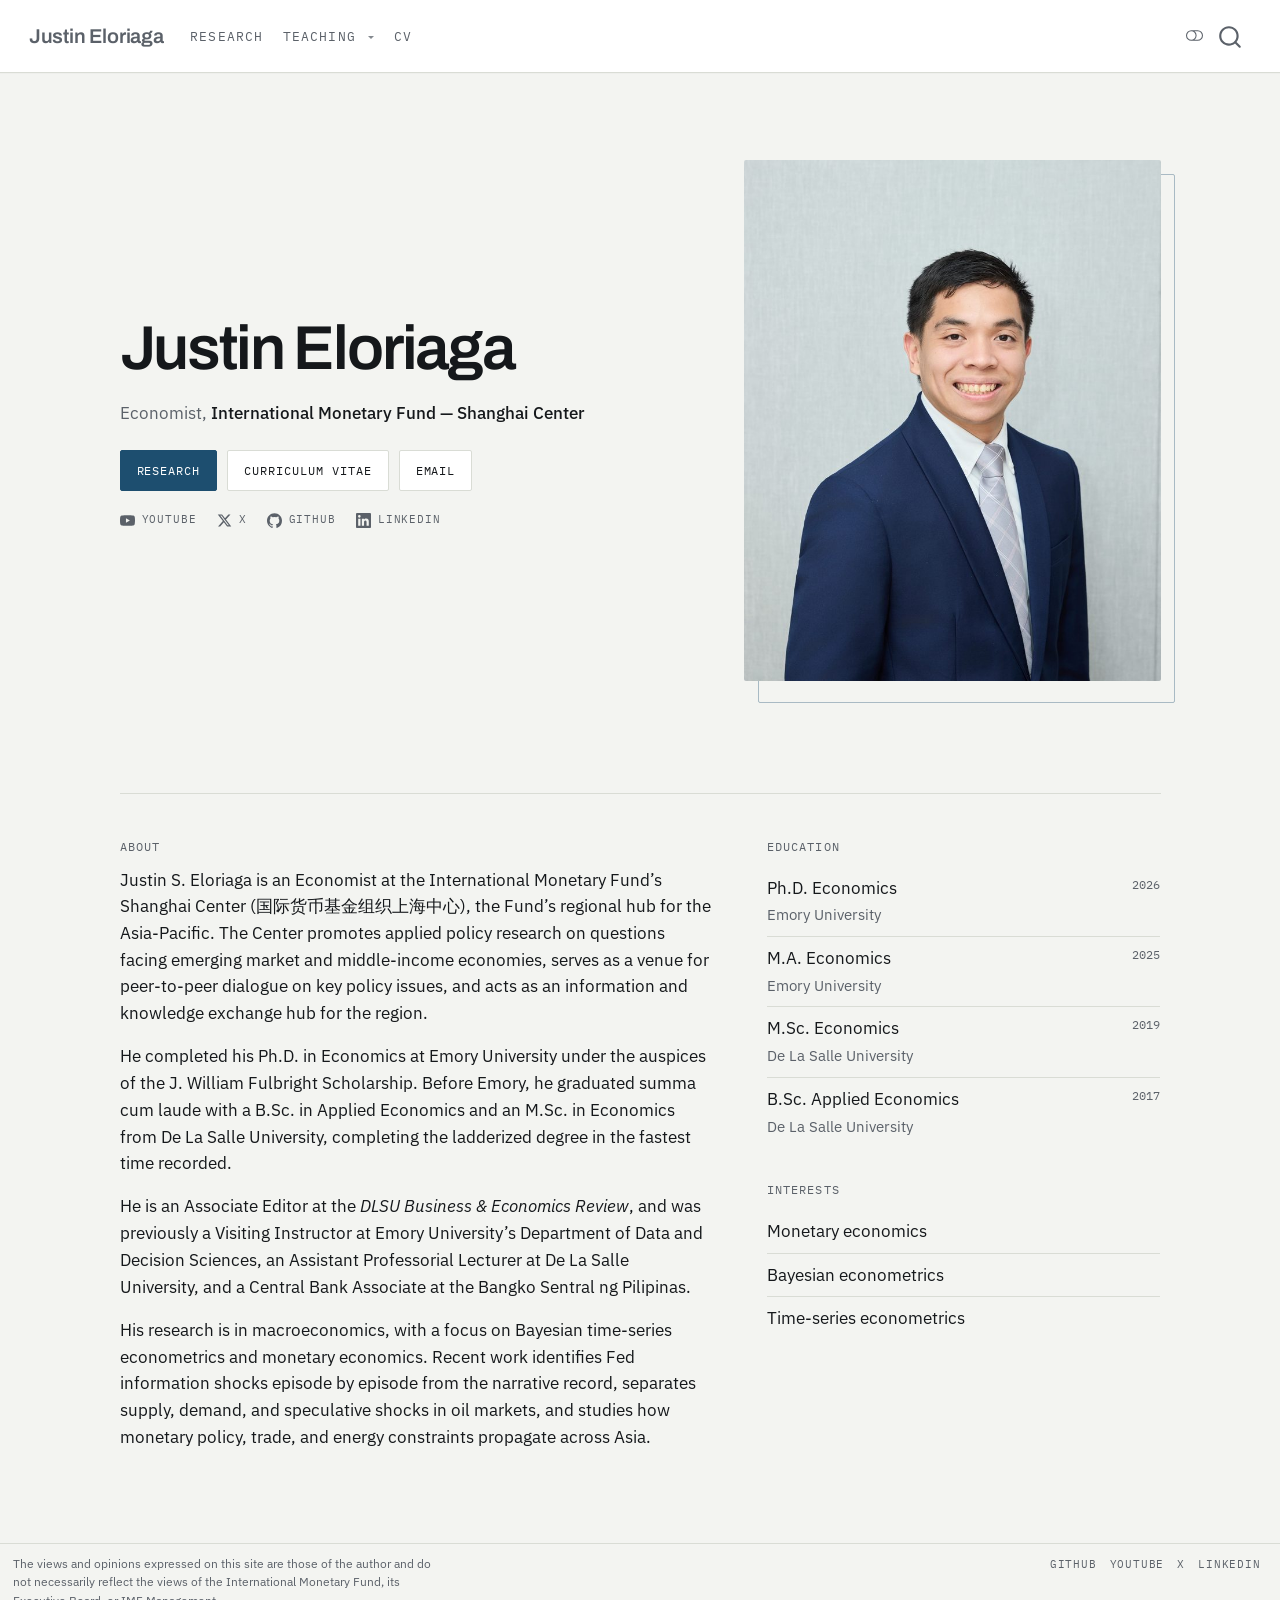
==== docs/index.html @ eb16f655 "Enlarge the navbar and fix its dark-mode colours; update CV The navbar now sits on --card rather tha" ====
<!DOCTYPE html>
<html xmlns="http://www.w3.org/1999/xhtml" lang="en" xml:lang="en"><head>

<meta charset="utf-8">
<meta name="generator" content="quarto-1.6.42">

<meta name="viewport" content="width=device-width, initial-scale=1.0, user-scalable=yes">


<title>Justin Eloriaga</title>
<style>
code{white-space: pre-wrap;}
span.smallcaps{font-variant: small-caps;}
div.columns{display: flex; gap: min(4vw, 1.5em);}
div.column{flex: auto; overflow-x: auto;}
div.hanging-indent{margin-left: 1.5em; text-indent: -1.5em;}
ul.task-list{list-style: none;}
ul.task-list li input[type="checkbox"] {
  width: 0.8em;
  margin: 0 0.8em 0.2em -1em; /* quarto-specific, see https://github.com/quarto-dev/quarto-cli/issues/4556 */ 
  vertical-align: middle;
}
</style>


<script src="site_libs/quarto-nav/quarto-nav.js"></script>
<script src="site_libs/clipboard/clipboard.min.js"></script>
<script src="site_libs/quarto-search/autocomplete.umd.js"></script>
<script src="site_libs/quarto-search/fuse.min.js"></script>
<script src="site_libs/quarto-search/quarto-search.js"></script>
<meta name="quarto:offset" content="./">
<link href="./img/portrait.jpg" rel="icon" type="image/jpeg">
<script src="site_libs/quarto-html/quarto.js"></script>
<script src="site_libs/quarto-html/popper.min.js"></script>
<script src="site_libs/quarto-html/tippy.umd.min.js"></script>
<link href="site_libs/quarto-html/tippy.css" rel="stylesheet">
<link href="site_libs/quarto-html/quarto-syntax-highlighting-80ccc151e9db3cea0945e1d1239ee6ec.css" rel="stylesheet" class="quarto-color-scheme" id="quarto-text-highlighting-styles">
<link href="site_libs/quarto-html/quarto-syntax-highlighting-dark-1633e04f8a4e8fd338dab390f960c182.css" rel="prefetch" class="quarto-color-scheme quarto-color-alternate" id="quarto-text-highlighting-styles">
<script src="site_libs/bootstrap/bootstrap.min.js"></script>
<link href="site_libs/bootstrap/bootstrap-icons.css" rel="stylesheet">
<link href="site_libs/bootstrap/bootstrap-ff64eecb0936e4ef8f50a9cec663a73e.min.css" rel="stylesheet" append-hash="true" class="quarto-color-scheme" id="quarto-bootstrap" data-mode="light">
<link href="site_libs/bootstrap/bootstrap-dark-e298d8f64c85b601d2cf3d3de7ea54e0.min.css" rel="prefetch" append-hash="true" class="quarto-color-scheme quarto-color-alternate" id="quarto-bootstrap" data-mode="light">
<script id="quarto-search-options" type="application/json">{
  "location": "navbar",
  "copy-button": false,
  "collapse-after": 3,
  "panel-placement": "end",
  "type": "overlay",
  "limit": 50,
  "keyboard-shortcut": [
    "f",
    "/",
    "s"
  ],
  "show-item-context": false,
  "language": {
    "search-no-results-text": "No results",
    "search-matching-documents-text": "matching documents",
    "search-copy-link-title": "Copy link to search",
    "search-hide-matches-text": "Hide additional matches",
    "search-more-match-text": "more match in this document",
    "search-more-matches-text": "more matches in this document",
    "search-clear-button-title": "Clear",
    "search-text-placeholder": "",
    "search-detached-cancel-button-title": "Cancel",
    "search-submit-button-title": "Submit",
    "search-label": "Search"
  }
}</script>
<link rel="preconnect" href="https://fonts.googleapis.com">
<link rel="preconnect" href="https://fonts.gstatic.com" crossorigin="">
<link href="https://fonts.googleapis.com/css2?family=Archivo:wght@500;600;700&amp;family=IBM+Plex+Mono:wght@400;500&amp;family=IBM+Plex+Sans:wght@400;500;600&amp;display=swap" rel="stylesheet">


</head>

<body class="nav-fixed fullcontent">

<div id="quarto-search-results"></div>
  <header id="quarto-header" class="headroom fixed-top">
    <nav class="navbar navbar-expand-lg " data-bs-theme="dark">
      <div class="navbar-container container-fluid">
      <div class="navbar-brand-container mx-auto">
    <a class="navbar-brand" href="./index.html">
    <span class="navbar-title">Justin Eloriaga</span>
    </a>
  </div>
            <div id="quarto-search" class="" title="Search"></div>
          <button class="navbar-toggler" type="button" data-bs-toggle="collapse" data-bs-target="#navbarCollapse" aria-controls="navbarCollapse" role="menu" aria-expanded="false" aria-label="Toggle navigation" onclick="if (window.quartoToggleHeadroom) { window.quartoToggleHeadroom(); }">
  <span class="navbar-toggler-icon"></span>
</button>
          <div class="collapse navbar-collapse" id="navbarCollapse">
            <ul class="navbar-nav navbar-nav-scroll me-auto">
  <li class="nav-item">
    <a class="nav-link" href="./research/index.html"> 
<span class="menu-text">Research</span></a>
  </li>  
  <li class="nav-item dropdown ">
    <a class="nav-link dropdown-toggle" href="#" id="nav-menu-teaching" role="link" data-bs-toggle="dropdown" aria-expanded="false">
 <span class="menu-text">Teaching</span>
    </a>
    <ul class="dropdown-menu" aria-labelledby="nav-menu-teaching">    
        <li>
    <a class="dropdown-item" href="./lecture-materials/index.html">
 <span class="dropdown-text">Lecture materials</span></a>
  </li>  
        <li>
    <a class="dropdown-item" href="./teaching-playlists/index.html">
 <span class="dropdown-text">YouTube playlists</span></a>
  </li>  
    </ul>
  </li>
  <li class="nav-item">
    <a class="nav-link" href="./cv-and-short-bio/index.html"> 
<span class="menu-text">CV</span></a>
  </li>  
</ul>
          </div> <!-- /navcollapse -->
            <div class="quarto-navbar-tools">
  <a href="" class="quarto-color-scheme-toggle quarto-navigation-tool  px-1" onclick="window.quartoToggleColorScheme(); return false;" title="Toggle dark mode"><i class="bi"></i></a>
</div>
      </div> <!-- /container-fluid -->
    </nav>
</header>
<!-- content -->
<div id="quarto-content" class="quarto-container page-columns page-rows-contents page-layout-article page-navbar">
<!-- sidebar -->
<!-- margin-sidebar -->
    
<!-- main -->
<main class="content" id="quarto-document-content">

<header id="title-block-header" class="quarto-title-block default">
<div class="quarto-title">
<h1 class="title">Justin Eloriaga</h1>
</div>



<div class="quarto-title-meta">

    
  
    
  </div>
  


</header>


<div class="hero">
  <div>
    <h1>Justin Eloriaga</h1>

    <p class="role">Economist, <strong>International Monetary Fund — Shanghai Center</strong></p>

    <div class="actions">
      <a class="btn-j primary" href="./research/">Research</a>
      <a class="btn-j" href="./files/cv.pdf">Curriculum vitae</a>
      <a class="btn-j" href="mailto:jeloriaga@imf.org">Email</a>
    </div>

    <div class="socials">
      <a href="https://www.youtube.com/@JustinEloriaga" aria-label="YouTube" title="YouTube">
        <svg viewbox="0 0 24 24" aria-hidden="true"><path d="M23.498 6.186a3.016 3.016 0 0 0-2.122-2.136C19.505 3.545 12 3.545 12 3.545s-7.505 0-9.377.505A3.017 3.017 0 0 0 .502 6.186C0 8.07 0 12 0 12s0 3.93.502 5.814a3.016 3.016 0 0 0 2.122 2.136c1.871.505 9.376.505 9.376.505s7.505 0 9.377-.505a3.015 3.015 0 0 0 2.122-2.136C24 15.93 24 12 24 12s0-3.93-.502-5.814zM9.545 15.568V8.432L15.818 12l-6.273 3.568z"></path></svg>
        <span>YouTube</span>
      </a>
      <a href="https://x.com/justineloriaga" aria-label="X" title="X">
        <svg viewbox="0 0 24 24" aria-hidden="true"><path d="M18.244 2.25h3.308l-7.227 8.26 8.502 11.24H16.17l-5.214-6.817L4.99 21.75H1.68l7.73-8.835L1.254 2.25H8.08l4.713 6.231zm-1.161 17.52h1.833L7.084 4.126H5.117z"></path></svg>
        <span>X</span>
      </a>
      <a href="https://github.com/JustinEloriaga" aria-label="GitHub" title="GitHub">
        <svg viewbox="0 0 24 24" aria-hidden="true"><path d="M12 .5C5.37.5 0 5.87 0 12.5c0 5.3 3.44 9.8 8.21 11.39.6.11.82-.26.82-.58v-2.03c-3.34.73-4.04-1.61-4.04-1.61-.55-1.39-1.34-1.76-1.34-1.76-1.09-.75.08-.73.08-.73 1.2.08 1.84 1.24 1.84 1.24 1.07 1.84 2.81 1.31 3.5 1 .11-.78.42-1.31.76-1.61-2.67-.3-5.47-1.34-5.47-5.96 0-1.32.47-2.39 1.24-3.23-.12-.31-.54-1.53.12-3.18 0 0 1.01-.32 3.3 1.23a11.5 11.5 0 0 1 6.010 0c2.29-1.55 3.3-1.23 3.3-1.23.66 1.65.24 2.87.12 3.18.77.84 1.24 1.91 1.24 3.23 0 4.63-2.81 5.65-5.49 5.95.43.37.82 1.1.82 2.22v3.29c0 .32.21.7.83.58A12.01 12.01 0 0 0 24 12.5C24 5.87 18.63.5 12 .5z"></path></svg>
        <span>GitHub</span>
      </a>
      <a href="https://ph.linkedin.com/in/justin-eloriaga-989b553b" aria-label="LinkedIn" title="LinkedIn">
        <svg viewbox="0 0 24 24" aria-hidden="true"><path d="M20.45 20.45h-3.56v-5.57c0-1.33-.03-3.04-1.85-3.04-1.85 0-2.14 1.45-2.14 2.94v5.67H9.35V9h3.41v1.56h.05c.48-.9 1.64-1.85 3.37-1.85 3.6 0 4.27 2.37 4.27 5.46v6.28zM5.34 7.43a2.06 2.06 0 1 1 0-4.13 2.06 2.06 0 0 1 0 4.13zM7.12 20.45H3.55V9h3.57v11.45zM22.22 0H1.77C.79 0 0 .77 0 1.72v20.56C0 23.23.79 24 1.77 24h20.45c.98 0 1.78-.77 1.78-1.72V1.72C24 .77 23.2 0 22.22 0z"></path></svg>
        <span>LinkedIn</span>
      </a>
    </div>
  </div>

  <figure class="shot figure">
    <img src="./img/portrait.jpg" alt="Justin Eloriaga" class="figure-img">
  </figure>
</div>
<div class="about rule-top">
<div>
<p class="mono eyebrow">
About
</p>
<p>Justin S. Eloriaga is an Economist at the International Monetary Fund’s Shanghai Center (国际货币基金组织上海中心), the Fund’s regional hub for the Asia-Pacific. The Center promotes applied policy research on questions facing emerging market and middle-income economies, serves as a venue for peer-to-peer dialogue on key policy issues, and acts as an information and knowledge exchange hub for the region.</p>
<p>He completed his Ph.D.&nbsp;in Economics at Emory University under the auspices of the J. William Fulbright Scholarship. Before Emory, he graduated summa cum laude with a B.Sc. in Applied Economics and an M.Sc. in Economics from De La Salle University, completing the ladderized degree in the fastest time recorded.</p>
<p>He is an Associate Editor at the <em>DLSU Business &amp; Economics Review</em>, and was previously a Visiting Instructor at Emory University’s Department of Data and Decision Sciences, an Assistant Professorial Lecturer at De La Salle University, and a Central Bank Associate at the Bangko Sentral ng Pilipinas.</p>
<p>His research is in macroeconomics, with a focus on Bayesian time-series econometrics and monetary economics. Recent work identifies Fed information shocks episode by episode from the narrative record, separates supply, demand, and speculative shocks in oil markets, and studies how monetary policy, trade, and energy constraints propagate across Asia.</p>
</div>
<div>
<p class="mono eyebrow">
Education
</p>
<ul class="deg">
<li>
<span class="yr">2026</span>Ph.D.&nbsp;Economics<br><span class="school">Emory University</span>
</li>
<li>
<span class="yr">2025</span>M.A.&nbsp;Economics<br><span class="school">Emory University</span>
</li>
<li>
<span class="yr">2019</span>M.Sc. Economics<br><span class="school">De La Salle University</span>
</li>
<li>
<span class="yr">2017</span>B.Sc. Applied Economics<br><span class="school">De La Salle University</span>
</li>
</ul>
<p class="mono eyebrow" style="margin-top:34px">
Interests
</p>
<ul class="deg">
<li>
Monetary economics
</li>
<li>
Bayesian econometrics
</li>
<li>
Time-series econometrics
</li>
</ul>
</div>
</div>



</main> <!-- /main -->
<script id="quarto-html-after-body" type="application/javascript">
window.document.addEventListener("DOMContentLoaded", function (event) {
  const toggleBodyColorMode = (bsSheetEl) => {
    const mode = bsSheetEl.getAttribute("data-mode");
    const bodyEl = window.document.querySelector("body");
    if (mode === "dark") {
      bodyEl.classList.add("quarto-dark");
      bodyEl.classList.remove("quarto-light");
    } else {
      bodyEl.classList.add("quarto-light");
      bodyEl.classList.remove("quarto-dark");
    }
  }
  const toggleBodyColorPrimary = () => {
    const bsSheetEl = window.document.querySelector("link#quarto-bootstrap");
    if (bsSheetEl) {
      toggleBodyColorMode(bsSheetEl);
    }
  }
  toggleBodyColorPrimary();  
  const disableStylesheet = (stylesheets) => {
    for (let i=0; i < stylesheets.length; i++) {
      const stylesheet = stylesheets[i];
      stylesheet.rel = 'prefetch';
    }
  }
  const enableStylesheet = (stylesheets) => {
    for (let i=0; i < stylesheets.length; i++) {
      const stylesheet = stylesheets[i];
      stylesheet.rel = 'stylesheet';
    }
  }
  const manageTransitions = (selector, allowTransitions) => {
    const els = window.document.querySelectorAll(selector);
    for (let i=0; i < els.length; i++) {
      const el = els[i];
      if (allowTransitions) {
        el.classList.remove('notransition');
      } else {
        el.classList.add('notransition');
      }
    }
  }
  const toggleGiscusIfUsed = (isAlternate, darkModeDefault) => {
    const baseTheme = document.querySelector('#giscus-base-theme')?.value ?? 'light';
    const alternateTheme = document.querySelector('#giscus-alt-theme')?.value ?? 'dark';
    let newTheme = '';
    if(darkModeDefault) {
      newTheme = isAlternate ? baseTheme : alternateTheme;
    } else {
      newTheme = isAlternate ? alternateTheme : baseTheme;
    }
    const changeGiscusTheme = () => {
      // From: https://github.com/giscus/giscus/issues/336
      const sendMessage = (message) => {
        const iframe = document.querySelector('iframe.giscus-frame');
        if (!iframe) return;
        iframe.contentWindow.postMessage({ giscus: message }, 'https://giscus.app');
      }
      sendMessage({
        setConfig: {
          theme: newTheme
        }
      });
    }
    const isGiscussLoaded = window.document.querySelector('iframe.giscus-frame') !== null;
    if (isGiscussLoaded) {
      changeGiscusTheme();
    }
  }
  const toggleColorMode = (alternate) => {
    // Switch the stylesheets
    const alternateStylesheets = window.document.querySelectorAll('link.quarto-color-scheme.quarto-color-alternate');
    manageTransitions('#quarto-margin-sidebar .nav-link', false);
    if (alternate) {
      enableStylesheet(alternateStylesheets);
      for (const sheetNode of alternateStylesheets) {
        if (sheetNode.id === "quarto-bootstrap") {
          toggleBodyColorMode(sheetNode);
        }
      }
    } else {
      disableStylesheet(alternateStylesheets);
      toggleBodyColorPrimary();
    }
    manageTransitions('#quarto-margin-sidebar .nav-link', true);
    // Switch the toggles
    const toggles = window.document.querySelectorAll('.quarto-color-scheme-toggle');
    for (let i=0; i < toggles.length; i++) {
      const toggle = toggles[i];
      if (toggle) {
        if (alternate) {
          toggle.classList.add("alternate");     
        } else {
          toggle.classList.remove("alternate");
        }
      }
    }
    // Hack to workaround the fact that safari doesn't
    // properly recolor the scrollbar when toggling (#1455)
    if (navigator.userAgent.indexOf('Safari') > 0 && navigator.userAgent.indexOf('Chrome') == -1) {
      manageTransitions("body", false);
      window.scrollTo(0, 1);
      setTimeout(() => {
        window.scrollTo(0, 0);
        manageTransitions("body", true);
      }, 40);  
    }
  }
  const isFileUrl = () => { 
    return window.location.protocol === 'file:';
  }
  const hasAlternateSentinel = () => {  
    let styleSentinel = getColorSchemeSentinel();
    if (styleSentinel !== null) {
      return styleSentinel === "alternate";
    } else {
      return false;
    }
  }
  const setStyleSentinel = (alternate) => {
    const value = alternate ? "alternate" : "default";
    if (!isFileUrl()) {
      window.localStorage.setItem("quarto-color-scheme", value);
    } else {
      localAlternateSentinel = value;
    }
  }
  const getColorSchemeSentinel = () => {
    if (!isFileUrl()) {
      const storageValue = window.localStorage.getItem("quarto-color-scheme");
      return storageValue != null ? storageValue : localAlternateSentinel;
    } else {
      return localAlternateSentinel;
    }
  }
  const darkModeDefault = false;
  let localAlternateSentinel = darkModeDefault ? 'alternate' : 'default';
  // Dark / light mode switch
  window.quartoToggleColorScheme = () => {
    // Read the current dark / light value 
    let toAlternate = !hasAlternateSentinel();
    toggleColorMode(toAlternate);
    setStyleSentinel(toAlternate);
    toggleGiscusIfUsed(toAlternate, darkModeDefault);
  };
  // Ensure there is a toggle, if there isn't float one in the top right
  if (window.document.querySelector('.quarto-color-scheme-toggle') === null) {
    const a = window.document.createElement('a');
    a.classList.add('top-right');
    a.classList.add('quarto-color-scheme-toggle');
    a.href = "";
    a.onclick = function() { try { window.quartoToggleColorScheme(); } catch {} return false; };
    const i = window.document.createElement("i");
    i.classList.add('bi');
    a.appendChild(i);
    window.document.body.appendChild(a);
  }
  // Switch to dark mode if need be
  if (hasAlternateSentinel()) {
    toggleColorMode(true);
  } else {
    toggleColorMode(false);
  }
  const isCodeAnnotation = (el) => {
    for (const clz of el.classList) {
      if (clz.startsWith('code-annotation-')) {                     
        return true;
      }
    }
    return false;
  }
  const onCopySuccess = function(e) {
    // button target
    const button = e.trigger;
    // don't keep focus
    button.blur();
    // flash "checked"
    button.classList.add('code-copy-button-checked');
    var currentTitle = button.getAttribute("title");
    button.setAttribute("title", "Copied!");
    let tooltip;
    if (window.bootstrap) {
      button.setAttribute("data-bs-toggle", "tooltip");
      button.setAttribute("data-bs-placement", "left");
      button.setAttribute("data-bs-title", "Copied!");
      tooltip = new bootstrap.Tooltip(button, 
        { trigger: "manual", 
          customClass: "code-copy-button-tooltip",
          offset: [0, -8]});
      tooltip.show();    
    }
    setTimeout(function() {
      if (tooltip) {
        tooltip.hide();
        button.removeAttribute("data-bs-title");
        button.removeAttribute("data-bs-toggle");
        button.removeAttribute("data-bs-placement");
      }
      button.setAttribute("title", currentTitle);
      button.classList.remove('code-copy-button-checked');
    }, 1000);
    // clear code selection
    e.clearSelection();
  }
  const getTextToCopy = function(trigger) {
      const codeEl = trigger.previousElementSibling.cloneNode(true);
      for (const childEl of codeEl.children) {
        if (isCodeAnnotation(childEl)) {
          childEl.remove();
        }
      }
      return codeEl.innerText;
  }
  const clipboard = new window.ClipboardJS('.code-copy-button:not([data-in-quarto-modal])', {
    text: getTextToCopy
  });
  clipboard.on('success', onCopySuccess);
  if (window.document.getElementById('quarto-embedded-source-code-modal')) {
    const clipboardModal = new window.ClipboardJS('.code-copy-button[data-in-quarto-modal]', {
      text: getTextToCopy,
      container: window.document.getElementById('quarto-embedded-source-code-modal')
    });
    clipboardModal.on('success', onCopySuccess);
  }
    var localhostRegex = new RegExp(/^(?:http|https):\/\/localhost\:?[0-9]*\//);
    var mailtoRegex = new RegExp(/^mailto:/);
      var filterRegex = new RegExp("https:\/\/justineloriaga\.com");
    var isInternal = (href) => {
        return filterRegex.test(href) || localhostRegex.test(href) || mailtoRegex.test(href);
    }
    // Inspect non-navigation links and adorn them if external
 	var links = window.document.querySelectorAll('a[href]:not(.nav-link):not(.navbar-brand):not(.toc-action):not(.sidebar-link):not(.sidebar-item-toggle):not(.pagination-link):not(.no-external):not([aria-hidden]):not(.dropdown-item):not(.quarto-navigation-tool):not(.about-link)');
    for (var i=0; i<links.length; i++) {
      const link = links[i];
      if (!isInternal(link.href)) {
        // undo the damage that might have been done by quarto-nav.js in the case of
        // links that we want to consider external
        if (link.dataset.originalHref !== undefined) {
          link.href = link.dataset.originalHref;
        }
      }
    }
  function tippyHover(el, contentFn, onTriggerFn, onUntriggerFn) {
    const config = {
      allowHTML: true,
      maxWidth: 500,
      delay: 100,
      arrow: false,
      appendTo: function(el) {
          return el.parentElement;
      },
      interactive: true,
      interactiveBorder: 10,
      theme: 'quarto',
      placement: 'bottom-start',
    };
    if (contentFn) {
      config.content = contentFn;
    }
    if (onTriggerFn) {
      config.onTrigger = onTriggerFn;
    }
    if (onUntriggerFn) {
      config.onUntrigger = onUntriggerFn;
    }
    window.tippy(el, config); 
  }
  const noterefs = window.document.querySelectorAll('a[role="doc-noteref"]');
  for (var i=0; i<noterefs.length; i++) {
    const ref = noterefs[i];
    tippyHover(ref, function() {
      // use id or data attribute instead here
      let href = ref.getAttribute('data-footnote-href') || ref.getAttribute('href');
      try { href = new URL(href).hash; } catch {}
      const id = href.replace(/^#\/?/, "");
      const note = window.document.getElementById(id);
      if (note) {
        return note.innerHTML;
      } else {
        return "";
      }
    });
  }
  const xrefs = window.document.querySelectorAll('a.quarto-xref');
  const processXRef = (id, note) => {
    // Strip column container classes
    const stripColumnClz = (el) => {
      el.classList.remove("page-full", "page-columns");
      if (el.children) {
        for (const child of el.children) {
          stripColumnClz(child);
        }
      }
    }
    stripColumnClz(note)
    if (id === null || id.startsWith('sec-')) {
      // Special case sections, only their first couple elements
      const container = document.createElement("div");
      if (note.children && note.children.length > 2) {
        container.appendChild(note.children[0].cloneNode(true));
        for (let i = 1; i < note.children.length; i++) {
          const child = note.children[i];
          if (child.tagName === "P" && child.innerText === "") {
            continue;
          } else {
            container.appendChild(child.cloneNode(true));
            break;
          }
        }
        if (window.Quarto?.typesetMath) {
          window.Quarto.typesetMath(container);
        }
        return container.innerHTML
      } else {
        if (window.Quarto?.typesetMath) {
          window.Quarto.typesetMath(note);
        }
        return note.innerHTML;
      }
    } else {
      // Remove any anchor links if they are present
      const anchorLink = note.querySelector('a.anchorjs-link');
      if (anchorLink) {
        anchorLink.remove();
      }
      if (window.Quarto?.typesetMath) {
        window.Quarto.typesetMath(note);
      }
      if (note.classList.contains("callout")) {
        return note.outerHTML;
      } else {
        return note.innerHTML;
      }
    }
  }
  for (var i=0; i<xrefs.length; i++) {
    const xref = xrefs[i];
    tippyHover(xref, undefined, function(instance) {
      instance.disable();
      let url = xref.getAttribute('href');
      let hash = undefined; 
      if (url.startsWith('#')) {
        hash = url;
      } else {
        try { hash = new URL(url).hash; } catch {}
      }
      if (hash) {
        const id = hash.replace(/^#\/?/, "");
        const note = window.document.getElementById(id);
        if (note !== null) {
          try {
            const html = processXRef(id, note.cloneNode(true));
            instance.setContent(html);
          } finally {
            instance.enable();
            instance.show();
          }
        } else {
          // See if we can fetch this
          fetch(url.split('#')[0])
          .then(res => res.text())
          .then(html => {
            const parser = new DOMParser();
            const htmlDoc = parser.parseFromString(html, "text/html");
            const note = htmlDoc.getElementById(id);
            if (note !== null) {
              const html = processXRef(id, note);
              instance.setContent(html);
            } 
          }).finally(() => {
            instance.enable();
            instance.show();
          });
        }
      } else {
        // See if we can fetch a full url (with no hash to target)
        // This is a special case and we should probably do some content thinning / targeting
        fetch(url)
        .then(res => res.text())
        .then(html => {
          const parser = new DOMParser();
          const htmlDoc = parser.parseFromString(html, "text/html");
          const note = htmlDoc.querySelector('main.content');
          if (note !== null) {
            // This should only happen for chapter cross references
            // (since there is no id in the URL)
            // remove the first header
            if (note.children.length > 0 && note.children[0].tagName === "HEADER") {
              note.children[0].remove();
            }
            const html = processXRef(null, note);
            instance.setContent(html);
          } 
        }).finally(() => {
          instance.enable();
          instance.show();
        });
      }
    }, function(instance) {
    });
  }
      let selectedAnnoteEl;
      const selectorForAnnotation = ( cell, annotation) => {
        let cellAttr = 'data-code-cell="' + cell + '"';
        let lineAttr = 'data-code-annotation="' +  annotation + '"';
        const selector = 'span[' + cellAttr + '][' + lineAttr + ']';
        return selector;
      }
      const selectCodeLines = (annoteEl) => {
        const doc = window.document;
        const targetCell = annoteEl.getAttribute("data-target-cell");
        const targetAnnotation = annoteEl.getAttribute("data-target-annotation");
        const annoteSpan = window.document.querySelector(selectorForAnnotation(targetCell, targetAnnotation));
        const lines = annoteSpan.getAttribute("data-code-lines").split(",");
        const lineIds = lines.map((line) => {
          return targetCell + "-" + line;
        })
        let top = null;
        let height = null;
        let parent = null;
        if (lineIds.length > 0) {
            //compute the position of the single el (top and bottom and make a div)
            const el = window.document.getElementById(lineIds[0]);
            top = el.offsetTop;
            height = el.offsetHeight;
            parent = el.parentElement.parentElement;
          if (lineIds.length > 1) {
            const lastEl = window.document.getElementById(lineIds[lineIds.length - 1]);
            const bottom = lastEl.offsetTop + lastEl.offsetHeight;
            height = bottom - top;
          }
          if (top !== null && height !== null && parent !== null) {
            // cook up a div (if necessary) and position it 
            let div = window.document.getElementById("code-annotation-line-highlight");
            if (div === null) {
              div = window.document.createElement("div");
              div.setAttribute("id", "code-annotation-line-highlight");
              div.style.position = 'absolute';
              parent.appendChild(div);
            }
            div.style.top = top - 2 + "px";
            div.style.height = height + 4 + "px";
            div.style.left = 0;
            let gutterDiv = window.document.getElementById("code-annotation-line-highlight-gutter");
            if (gutterDiv === null) {
              gutterDiv = window.document.createElement("div");
              gutterDiv.setAttribute("id", "code-annotation-line-highlight-gutter");
              gutterDiv.style.position = 'absolute';
              const codeCell = window.document.getElementById(targetCell);
              const gutter = codeCell.querySelector('.code-annotation-gutter');
              gutter.appendChild(gutterDiv);
            }
            gutterDiv.style.top = top - 2 + "px";
            gutterDiv.style.height = height + 4 + "px";
          }
          selectedAnnoteEl = annoteEl;
        }
      };
      const unselectCodeLines = () => {
        const elementsIds = ["code-annotation-line-highlight", "code-annotation-line-highlight-gutter"];
        elementsIds.forEach((elId) => {
          const div = window.document.getElementById(elId);
          if (div) {
            div.remove();
          }
        });
        selectedAnnoteEl = undefined;
      };
        // Handle positioning of the toggle
    window.addEventListener(
      "resize",
      throttle(() => {
        elRect = undefined;
        if (selectedAnnoteEl) {
          selectCodeLines(selectedAnnoteEl);
        }
      }, 10)
    );
    function throttle(fn, ms) {
    let throttle = false;
    let timer;
      return (...args) => {
        if(!throttle) { // first call gets through
            fn.apply(this, args);
            throttle = true;
        } else { // all the others get throttled
            if(timer) clearTimeout(timer); // cancel #2
            timer = setTimeout(() => {
              fn.apply(this, args);
              timer = throttle = false;
            }, ms);
        }
      };
    }
      // Attach click handler to the DT
      const annoteDls = window.document.querySelectorAll('dt[data-target-cell]');
      for (const annoteDlNode of annoteDls) {
        annoteDlNode.addEventListener('click', (event) => {
          const clickedEl = event.target;
          if (clickedEl !== selectedAnnoteEl) {
            unselectCodeLines();
            const activeEl = window.document.querySelector('dt[data-target-cell].code-annotation-active');
            if (activeEl) {
              activeEl.classList.remove('code-annotation-active');
            }
            selectCodeLines(clickedEl);
            clickedEl.classList.add('code-annotation-active');
          } else {
            // Unselect the line
            unselectCodeLines();
            clickedEl.classList.remove('code-annotation-active');
          }
        });
      }
  const findCites = (el) => {
    const parentEl = el.parentElement;
    if (parentEl) {
      const cites = parentEl.dataset.cites;
      if (cites) {
        return {
          el,
          cites: cites.split(' ')
        };
      } else {
        return findCites(el.parentElement)
      }
    } else {
      return undefined;
    }
  };
  var bibliorefs = window.document.querySelectorAll('a[role="doc-biblioref"]');
  for (var i=0; i<bibliorefs.length; i++) {
    const ref = bibliorefs[i];
    const citeInfo = findCites(ref);
    if (citeInfo) {
      tippyHover(citeInfo.el, function() {
        var popup = window.document.createElement('div');
        citeInfo.cites.forEach(function(cite) {
          var citeDiv = window.document.createElement('div');
          citeDiv.classList.add('hanging-indent');
          citeDiv.classList.add('csl-entry');
          var biblioDiv = window.document.getElementById('ref-' + cite);
          if (biblioDiv) {
            citeDiv.innerHTML = biblioDiv.innerHTML;
          }
          popup.appendChild(citeDiv);
        });
        return popup.innerHTML;
      });
    }
  }
});
</script>
</div> <!-- /content -->
<footer class="footer">
  <div class="nav-footer">
    <div class="nav-footer-left">
<p class="disclaimer">
The views and opinions expressed on this site are those of the author and do not necessarily reflect the views of the International Monetary Fund, its Executive Board, or IMF Management.
</p>
</div>   
    <div class="nav-footer-center">
      &nbsp;
    </div>
    <div class="nav-footer-right">
      <ul class="footer-items list-unstyled">
    <li class="nav-item">
    <a class="nav-link" href="https://github.com/JustinEloriaga">
<p>GitHub</p>
</a>
  </li>  
    <li class="nav-item">
    <a class="nav-link" href="https://www.youtube.com/@JustinEloriaga">
<p>YouTube</p>
</a>
  </li>  
    <li class="nav-item">
    <a class="nav-link" href="https://x.com/justineloriaga">
<p>X</p>
</a>
  </li>  
    <li class="nav-item">
    <a class="nav-link" href="https://ph.linkedin.com/in/justin-eloriaga-989b553b">
<p>LinkedIn</p>
</a>
  </li>  
</ul>
    </div>
  </div>
</footer>




</body></html>
---- docs/site_libs/quarto-html/tippy.css ----
.tippy-box[data-animation=fade][data-state=hidden]{opacity:0}[data-tippy-root]{max-width:calc(100vw - 10px)}.tippy-box{position:relative;background-color:#333;color:#fff;border-radius:4px;font-size:14px;line-height:1.4;white-space:normal;outline:0;transition-property:transform,visibility,opacity}.tippy-box[data-placement^=top]>.tippy-arrow{bottom:0}.tippy-box[data-placement^=top]>.tippy-arrow:before{bottom:-7px;left:0;border-width:8px 8px 0;border-top-color:initial;transform-origin:center top}.tippy-box[data-placement^=bottom]>.tippy-arrow{top:0}.tippy-box[data-placement^=bottom]>.tippy-arrow:before{top:-7px;left:0;border-width:0 8px 8px;border-bottom-color:initial;transform-origin:center bottom}.tippy-box[data-placement^=left]>.tippy-arrow{right:0}.tippy-box[data-placement^=left]>.tippy-arrow:before{border-width:8px 0 8px 8px;border-left-color:initial;right:-7px;transform-origin:center left}.tippy-box[data-placement^=right]>.tippy-arrow{left:0}.tippy-box[data-placement^=right]>.tippy-arrow:before{left:-7px;border-width:8px 8px 8px 0;border-right-color:initial;transform-origin:center right}.tippy-box[data-inertia][data-state=visible]{transition-timing-function:cubic-bezier(.54,1.5,.38,1.11)}.tippy-arrow{width:16px;height:16px;color:#333}.tippy-arrow:before{content:"";position:absolute;border-color:transparent;border-style:solid}.tippy-content{position:relative;padding:5px 9px;z-index:1}
---- docs/site_libs/quarto-html/quarto-syntax-highlighting-80ccc151e9db3cea0945e1d1239ee6ec.css ----
/* quarto syntax highlight colors */
:root {
  --quarto-hl-ot-color: #003B4F;
  --quarto-hl-at-color: #657422;
  --quarto-hl-ss-color: #20794D;
  --quarto-hl-an-color: #5E5E5E;
  --quarto-hl-fu-color: #4758AB;
  --quarto-hl-st-color: #20794D;
  --quarto-hl-cf-color: #003B4F;
  --quarto-hl-op-color: #5E5E5E;
  --quarto-hl-er-color: #AD0000;
  --quarto-hl-bn-color: #AD0000;
  --quarto-hl-al-color: #AD0000;
  --quarto-hl-va-color: #111111;
  --quarto-hl-bu-color: inherit;
  --quarto-hl-ex-color: inherit;
  --quarto-hl-pp-color: #AD0000;
  --quarto-hl-in-color: #5E5E5E;
  --quarto-hl-vs-color: #20794D;
  --quarto-hl-wa-color: #5E5E5E;
  --quarto-hl-do-color: #5E5E5E;
  --quarto-hl-im-color: #00769E;
  --quarto-hl-ch-color: #20794D;
  --quarto-hl-dt-color: #AD0000;
  --quarto-hl-fl-color: #AD0000;
  --quarto-hl-co-color: #5E5E5E;
  --quarto-hl-cv-color: #5E5E5E;
  --quarto-hl-cn-color: #8f5902;
  --quarto-hl-sc-color: #5E5E5E;
  --quarto-hl-dv-color: #AD0000;
  --quarto-hl-kw-color: #003B4F;
}

/* other quarto variables */
:root {
  --quarto-font-monospace: "IBM Plex Mono", ui-monospace, monospace;
}

pre > code.sourceCode > span {
  color: #003B4F;
}

code span {
  color: #003B4F;
}

code.sourceCode > span {
  color: #003B4F;
}

div.sourceCode,
div.sourceCode pre.sourceCode {
  color: #003B4F;
}

code span.ot {
  color: #003B4F;
  font-style: inherit;
}

code span.at {
  color: #657422;
  font-style: inherit;
}

code span.ss {
  color: #20794D;
  font-style: inherit;
}

code span.an {
  color: #5E5E5E;
  font-style: inherit;
}

code span.fu {
  color: #4758AB;
  font-style: inherit;
}

code span.st {
  color: #20794D;
  font-style: inherit;
}

code span.cf {
  color: #003B4F;
  font-weight: bold;
  font-style: inherit;
}

code span.op {
  color: #5E5E5E;
  font-style: inherit;
}

code span.er {
  color: #AD0000;
  font-style: inherit;
}

code span.bn {
  color: #AD0000;
  font-style: inherit;
}

code span.al {
  color: #AD0000;
  font-style: inherit;
}

code span.va {
  color: #111111;
  font-style: inherit;
}

code span.bu {
  font-style: inherit;
}

code span.ex {
  font-style: inherit;
}

code span.pp {
  color: #AD0000;
  font-style: inherit;
}

code span.in {
  color: #5E5E5E;
  font-style: inherit;
}

code span.vs {
  color: #20794D;
  font-style: inherit;
}

code span.wa {
  color: #5E5E5E;
  font-style: italic;
}

code span.do {
  color: #5E5E5E;
  font-style: italic;
}

code span.im {
  color: #00769E;
  font-style: inherit;
}

code span.ch {
  color: #20794D;
  font-style: inherit;
}

code span.dt {
  color: #AD0000;
  font-style: inherit;
}

code span.fl {
  color: #AD0000;
  font-style: inherit;
}

code span.co {
  color: #5E5E5E;
  font-style: inherit;
}

code span.cv {
  color: #5E5E5E;
  font-style: italic;
}

code span.cn {
  color: #8f5902;
  font-style: inherit;
}

code span.sc {
  color: #5E5E5E;
  font-style: inherit;
}

code span.dv {
  color: #AD0000;
  font-style: inherit;
}

code span.kw {
  color: #003B4F;
  font-weight: bold;
  font-style: inherit;
}

.prevent-inlining {
  content: "</";
}

/*# sourceMappingURL=d05b90856e61200b05b752cd4c57940b.css.map */
---- docs/site_libs/quarto-html/quarto-syntax-highlighting-dark-1633e04f8a4e8fd338dab390f960c182.css ----
/* quarto syntax highlight colors */
:root {
  --quarto-hl-al-color: #f07178;
  --quarto-hl-an-color: #d4d0ab;
  --quarto-hl-at-color: #00e0e0;
  --quarto-hl-bn-color: #d4d0ab;
  --quarto-hl-bu-color: #abe338;
  --quarto-hl-ch-color: #abe338;
  --quarto-hl-co-color: #f8f8f2;
  --quarto-hl-cv-color: #ffd700;
  --quarto-hl-cn-color: #ffd700;
  --quarto-hl-cf-color: #ffa07a;
  --quarto-hl-dt-color: #ffa07a;
  --quarto-hl-dv-color: #d4d0ab;
  --quarto-hl-do-color: #f8f8f2;
  --quarto-hl-er-color: #f07178;
  --quarto-hl-ex-color: #00e0e0;
  --quarto-hl-fl-color: #d4d0ab;
  --quarto-hl-fu-color: #ffa07a;
  --quarto-hl-im-color: #abe338;
  --quarto-hl-in-color: #d4d0ab;
  --quarto-hl-kw-color: #ffa07a;
  --quarto-hl-op-color: #ffa07a;
  --quarto-hl-ot-color: #00e0e0;
  --quarto-hl-pp-color: #dcc6e0;
  --quarto-hl-re-color: #00e0e0;
  --quarto-hl-sc-color: #abe338;
  --quarto-hl-ss-color: #abe338;
  --quarto-hl-st-color: #abe338;
  --quarto-hl-va-color: #00e0e0;
  --quarto-hl-vs-color: #abe338;
  --quarto-hl-wa-color: #dcc6e0;
}

/* other quarto variables */
:root {
  --quarto-font-monospace: "IBM Plex Mono", ui-monospace, monospace;
}

code span.al {
  background-color: #2a0f15;
  font-weight: bold;
  color: #f07178;
}

code span.an {
  color: #d4d0ab;
}

code span.at {
  color: #00e0e0;
}

code span.bn {
  color: #d4d0ab;
}

code span.bu {
  color: #abe338;
}

code span.ch {
  color: #abe338;
}

code span.co {
  font-style: italic;
  color: #f8f8f2;
}

code span.cv {
  color: #ffd700;
}

code span.cn {
  color: #ffd700;
}

code span.cf {
  font-weight: bold;
  color: #ffa07a;
}

code span.dt {
  color: #ffa07a;
}

code span.dv {
  color: #d4d0ab;
}

code span.do {
  color: #f8f8f2;
}

code span.er {
  color: #f07178;
  text-decoration: underline;
}

code span.ex {
  font-weight: bold;
  color: #00e0e0;
}

code span.fl {
  color: #d4d0ab;
}

code span.fu {
  color: #ffa07a;
}

code span.im {
  color: #abe338;
}

code span.in {
  color: #d4d0ab;
}

code span.kw {
  font-weight: bold;
  color: #ffa07a;
}

pre > code.sourceCode > span {
  color: #f8f8f2;
}

code span {
  color: #f8f8f2;
}

code.sourceCode > span {
  color: #f8f8f2;
}

div.sourceCode,
div.sourceCode pre.sourceCode {
  color: #f8f8f2;
}

code span.op {
  color: #ffa07a;
}

code span.ot {
  color: #00e0e0;
}

code span.pp {
  color: #dcc6e0;
}

code span.re {
  background-color: #f8f8f2;
  color: #00e0e0;
}

code span.sc {
  color: #abe338;
}

code span.ss {
  color: #abe338;
}

code span.st {
  color: #abe338;
}

code span.va {
  color: #00e0e0;
}

code span.vs {
  color: #abe338;
}

code span.wa {
  color: #dcc6e0;
}

.prevent-inlining {
  content: "</";
}

/*# sourceMappingURL=eb77774328d611bee259ffcdcb67ae66.css.map */
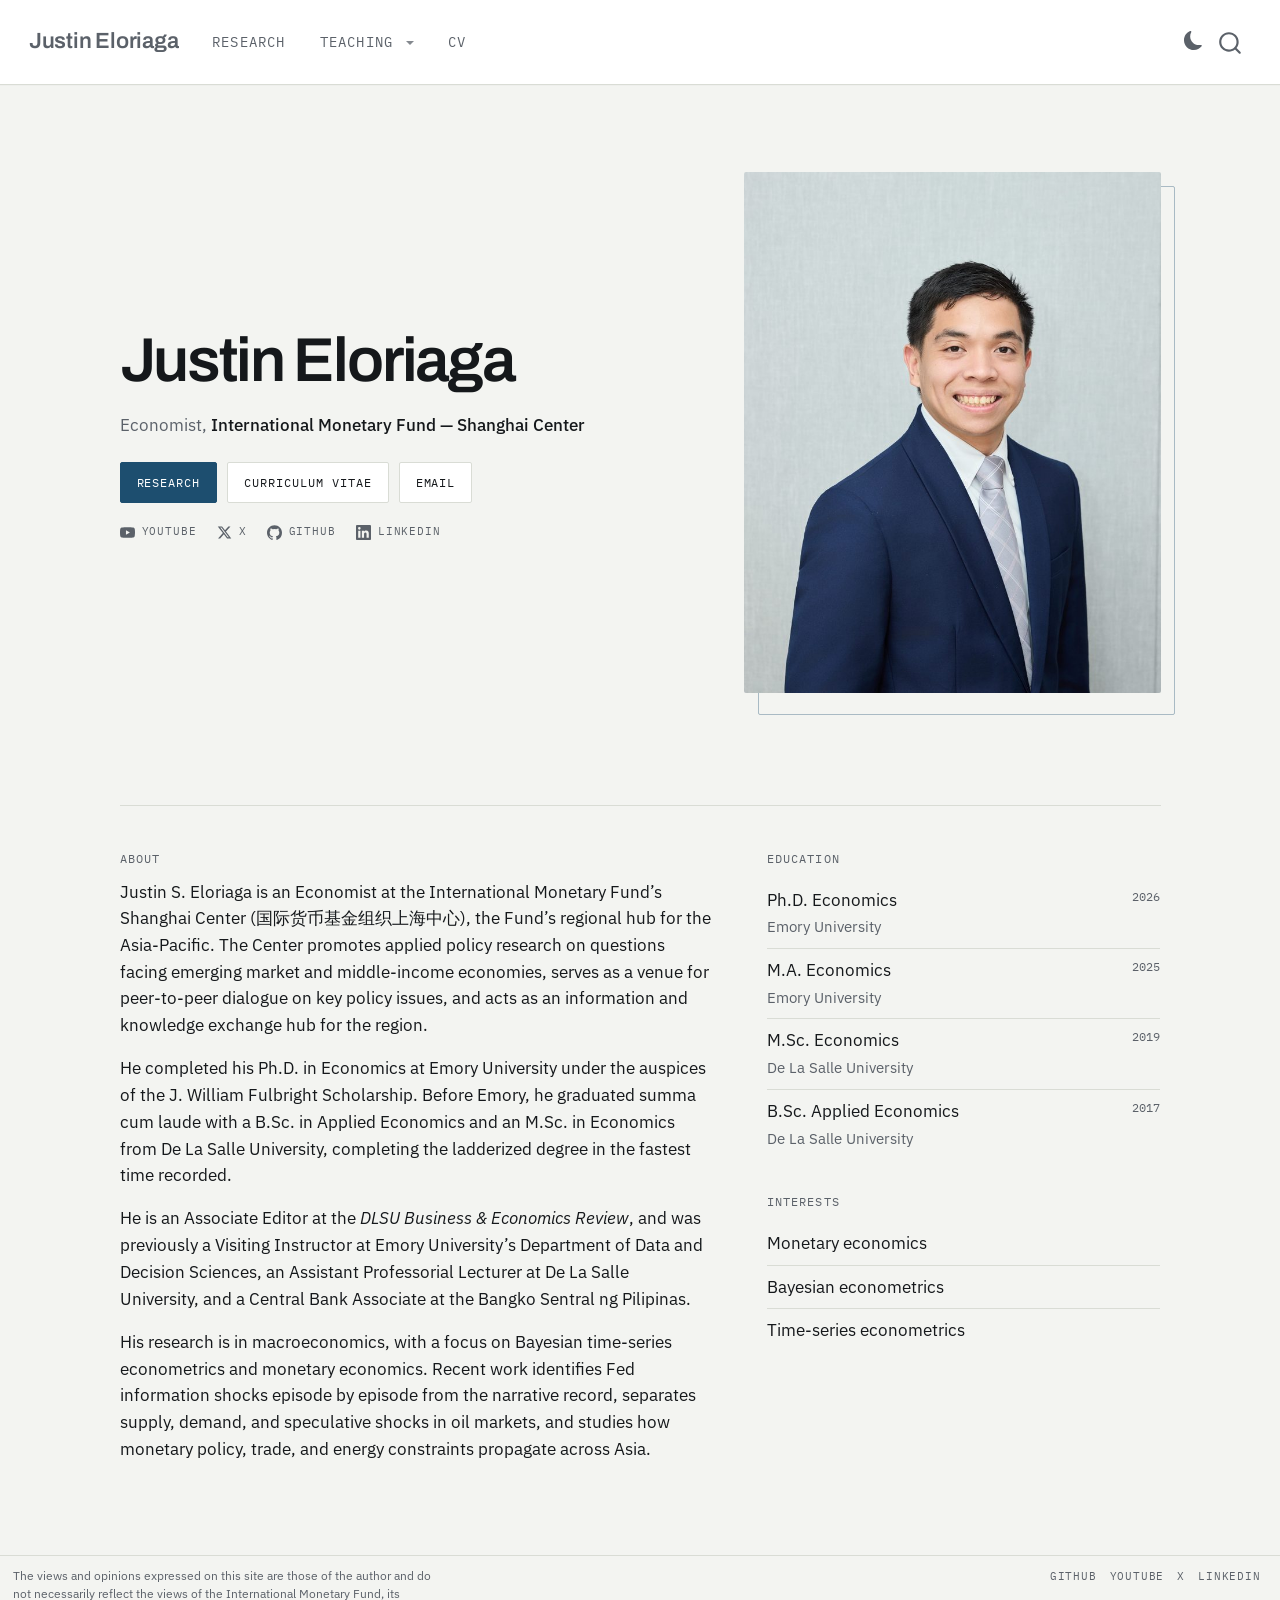
==== commit b74387a9: "Make the navbar larger and give the theme toggle a moon/sun icon The previous enlargement only partl" ====
--- a/docs/index.html
+++ b/docs/index.html
@@ -38,8 +38,8 @@
 <link href="site_libs/quarto-html/quarto-syntax-highlighting-dark-1633e04f8a4e8fd338dab390f960c182.css" rel="prefetch" class="quarto-color-scheme quarto-color-alternate" id="quarto-text-highlighting-styles">
 <script src="site_libs/bootstrap/bootstrap.min.js"></script>
 <link href="site_libs/bootstrap/bootstrap-icons.css" rel="stylesheet">
-<link href="site_libs/bootstrap/bootstrap-ff64eecb0936e4ef8f50a9cec663a73e.min.css" rel="stylesheet" append-hash="true" class="quarto-color-scheme" id="quarto-bootstrap" data-mode="light">
-<link href="site_libs/bootstrap/bootstrap-dark-e298d8f64c85b601d2cf3d3de7ea54e0.min.css" rel="prefetch" append-hash="true" class="quarto-color-scheme quarto-color-alternate" id="quarto-bootstrap" data-mode="light">
+<link href="site_libs/bootstrap/bootstrap-5e6d37853567175b6d2ae8f81fc62187.min.css" rel="stylesheet" append-hash="true" class="quarto-color-scheme" id="quarto-bootstrap" data-mode="light">
+<link href="site_libs/bootstrap/bootstrap-dark-1988d6c00398a998f156e8580de1c332.min.css" rel="prefetch" append-hash="true" class="quarto-color-scheme quarto-color-alternate" id="quarto-bootstrap" data-mode="light">
 <script id="quarto-search-options" type="application/json">{
   "location": "navbar",
   "copy-button": false,
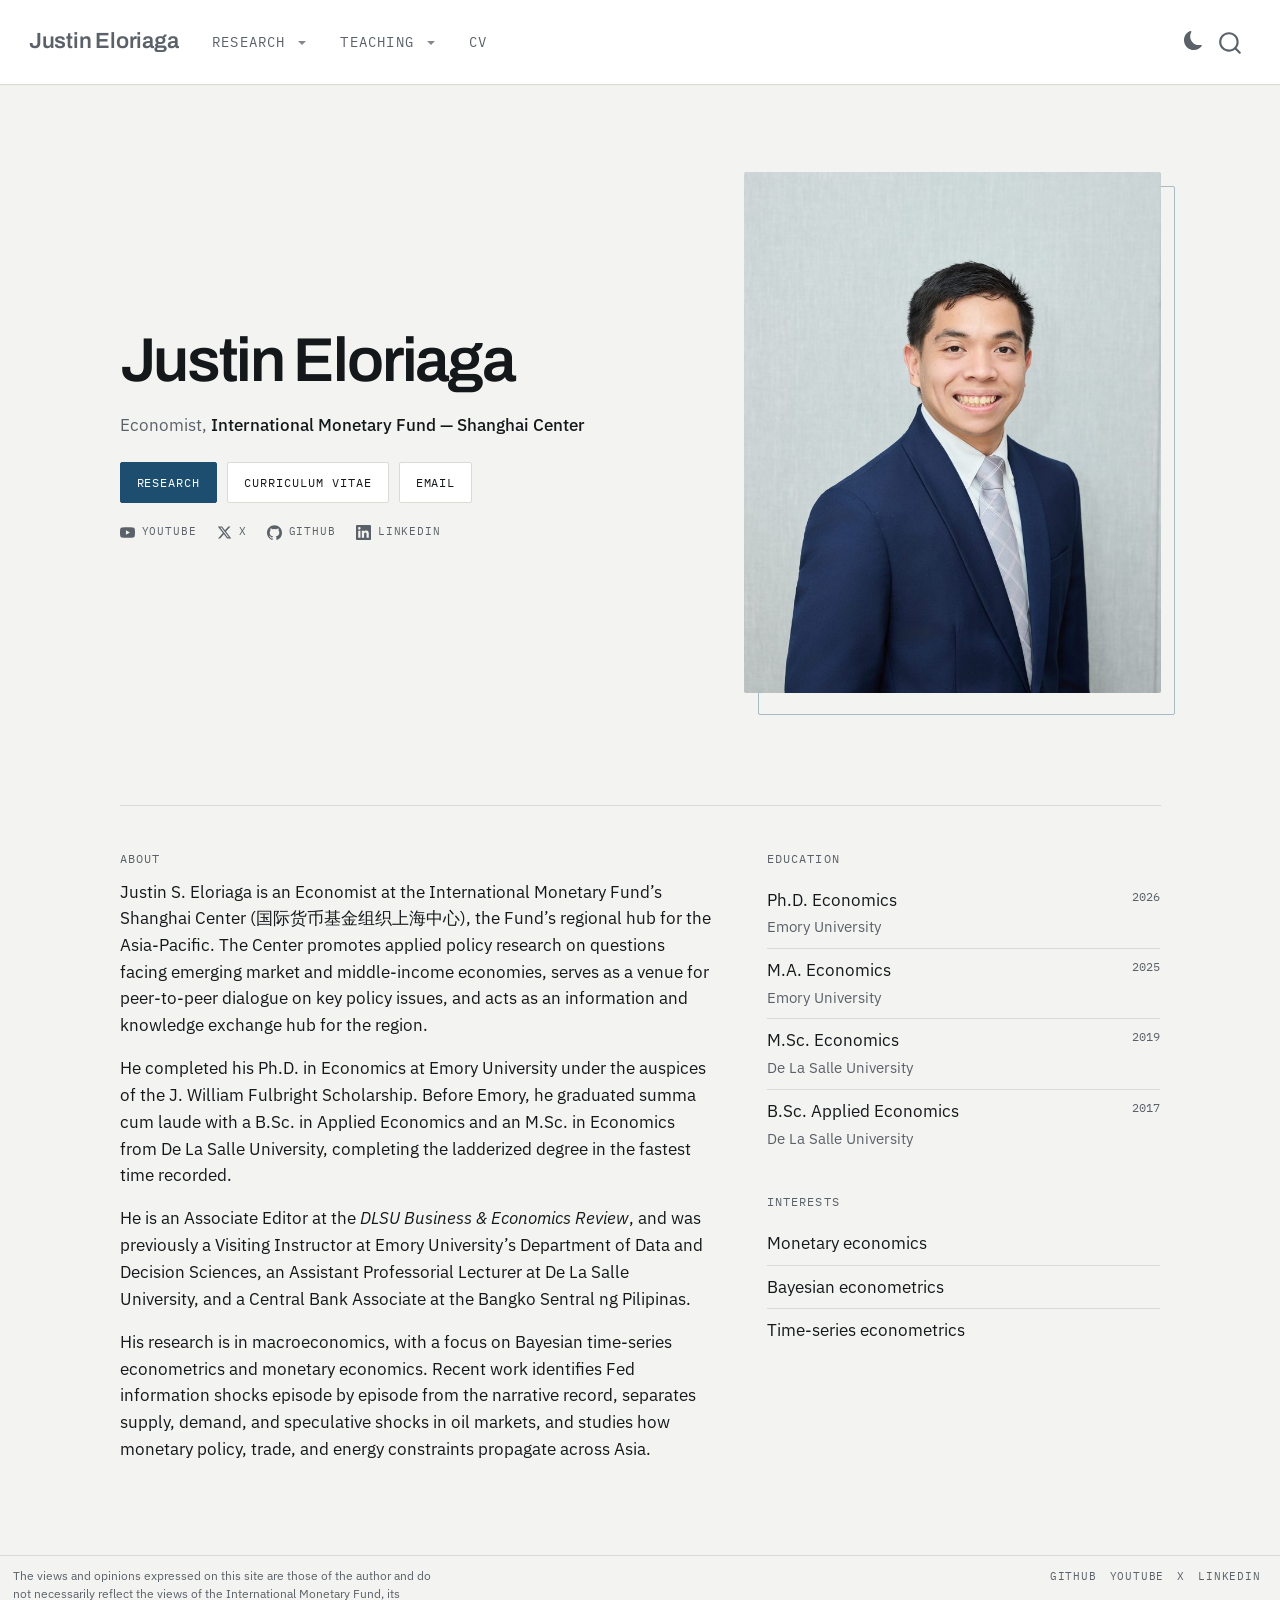
==== commit 78d4ef38: "Add the policy space dashboard for Room to Respond Maps and charts the Policy Buffers Index and the " ====
--- a/docs/index.html
+++ b/docs/index.html
@@ -38,8 +38,8 @@
 <link href="site_libs/quarto-html/quarto-syntax-highlighting-dark-1633e04f8a4e8fd338dab390f960c182.css" rel="prefetch" class="quarto-color-scheme quarto-color-alternate" id="quarto-text-highlighting-styles">
 <script src="site_libs/bootstrap/bootstrap.min.js"></script>
 <link href="site_libs/bootstrap/bootstrap-icons.css" rel="stylesheet">
-<link href="site_libs/bootstrap/bootstrap-5e6d37853567175b6d2ae8f81fc62187.min.css" rel="stylesheet" append-hash="true" class="quarto-color-scheme" id="quarto-bootstrap" data-mode="light">
-<link href="site_libs/bootstrap/bootstrap-dark-1988d6c00398a998f156e8580de1c332.min.css" rel="prefetch" append-hash="true" class="quarto-color-scheme quarto-color-alternate" id="quarto-bootstrap" data-mode="light">
+<link href="site_libs/bootstrap/bootstrap-b41df94d0c48f807ec9cdbe9e0a476e5.min.css" rel="stylesheet" append-hash="true" class="quarto-color-scheme" id="quarto-bootstrap" data-mode="light">
+<link href="site_libs/bootstrap/bootstrap-dark-5549c0d56d35f1113087e4bde0b3b9ed.min.css" rel="prefetch" append-hash="true" class="quarto-color-scheme quarto-color-alternate" id="quarto-bootstrap" data-mode="light">
 <script id="quarto-search-options" type="application/json">{
   "location": "navbar",
   "copy-button": false,
@@ -91,10 +91,21 @@
 </button>
           <div class="collapse navbar-collapse" id="navbarCollapse">
             <ul class="navbar-nav navbar-nav-scroll me-auto">
-  <li class="nav-item">
-    <a class="nav-link" href="./research/index.html"> 
-<span class="menu-text">Research</span></a>
+  <li class="nav-item dropdown ">
+    <a class="nav-link dropdown-toggle" href="#" id="nav-menu-research" role="link" data-bs-toggle="dropdown" aria-expanded="false">
+ <span class="menu-text">Research</span>
+    </a>
+    <ul class="dropdown-menu" aria-labelledby="nav-menu-research">    
+        <li>
+    <a class="dropdown-item" href="./research/index.html">
+ <span class="dropdown-text">Papers</span></a>
   </li>  
+        <li>
+    <a class="dropdown-item" href="./research/policy-space/index.html">
+ <span class="dropdown-text">Policy space dashboard</span></a>
+  </li>  
+    </ul>
+  </li>
   <li class="nav-item dropdown ">
     <a class="nav-link dropdown-toggle" href="#" id="nav-menu-teaching" role="link" data-bs-toggle="dropdown" aria-expanded="false">
  <span class="menu-text">Teaching</span>
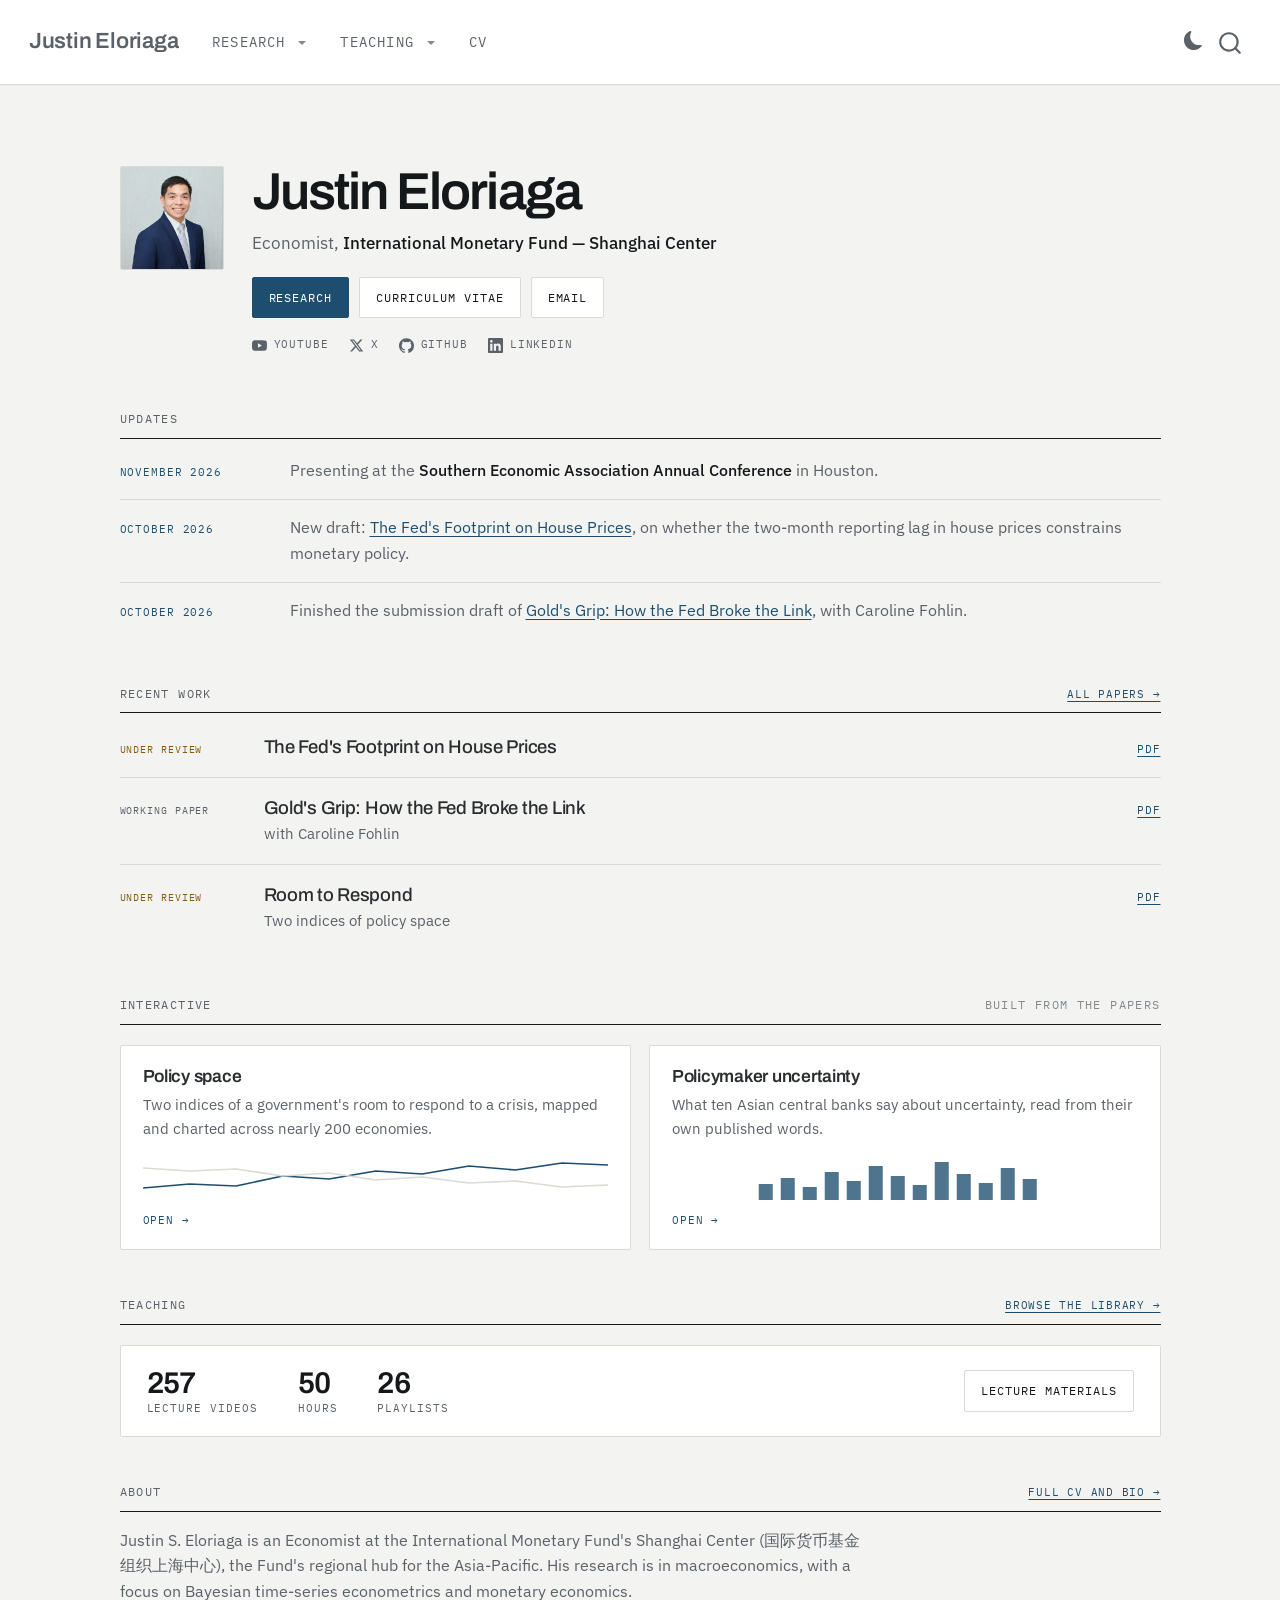
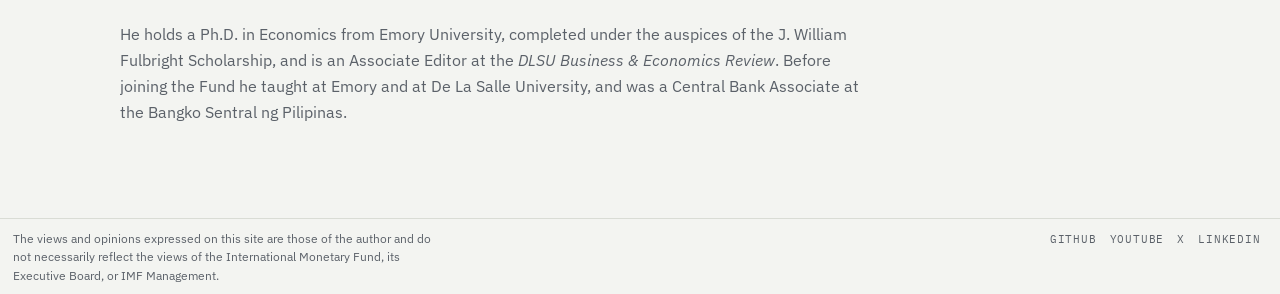
==== commit 0f4a2851: "Rebuild the homepage around the work rather than the portrait The portrait drops from roughly 380px " ====
--- a/docs/index.html
+++ b/docs/index.html
@@ -38,8 +38,8 @@
 <link href="site_libs/quarto-html/quarto-syntax-highlighting-dark-1633e04f8a4e8fd338dab390f960c182.css" rel="prefetch" class="quarto-color-scheme quarto-color-alternate" id="quarto-text-highlighting-styles">
 <script src="site_libs/bootstrap/bootstrap.min.js"></script>
 <link href="site_libs/bootstrap/bootstrap-icons.css" rel="stylesheet">
-<link href="site_libs/bootstrap/bootstrap-b41df94d0c48f807ec9cdbe9e0a476e5.min.css" rel="stylesheet" append-hash="true" class="quarto-color-scheme" id="quarto-bootstrap" data-mode="light">
-<link href="site_libs/bootstrap/bootstrap-dark-5549c0d56d35f1113087e4bde0b3b9ed.min.css" rel="prefetch" append-hash="true" class="quarto-color-scheme quarto-color-alternate" id="quarto-bootstrap" data-mode="light">
+<link href="site_libs/bootstrap/bootstrap-ae9c6e8f5e67211cf59f2b4bb7d511c8.min.css" rel="stylesheet" append-hash="true" class="quarto-color-scheme" id="quarto-bootstrap" data-mode="light">
+<link href="site_libs/bootstrap/bootstrap-dark-e5e8f8cd1e20b69da6605e592675fa0b.min.css" rel="prefetch" append-hash="true" class="quarto-color-scheme quarto-color-alternate" id="quarto-bootstrap" data-mode="light">
 <script id="quarto-search-options" type="application/json">{
   "location": "navbar",
   "copy-button": false,
@@ -104,6 +104,10 @@
     <a class="dropdown-item" href="./research/policy-space/index.html">
  <span class="dropdown-text">Policy space dashboard</span></a>
   </li>  
+        <li>
+    <a class="dropdown-item" href="./research/policymaker-uncertainty/index.html">
+ <span class="dropdown-text">Policymaker uncertainty dashboard</span></a>
+  </li>  
     </ul>
   </li>
   <li class="nav-item dropdown ">
@@ -160,10 +164,10 @@
 </header>
 
 
-<div class="hero">
+<div class="hm-top">
+  <img class="hm-pic" src="./img/portrait.jpg" alt="Justin Eloriaga">
   <div>
     <h1>Justin Eloriaga</h1>
-
     <p class="role">Economist, <strong>International Monetary Fund — Shanghai Center</strong></p>
 
     <div class="actions">
@@ -191,55 +195,107 @@
       </a>
     </div>
   </div>
-
-  <figure class="shot figure">
-    <img src="./img/portrait.jpg" alt="Justin Eloriaga" class="figure-img">
-  </figure>
 </div>
-<div class="about rule-top">
-<div>
-<p class="mono eyebrow">
-About
-</p>
-<p>Justin S. Eloriaga is an Economist at the International Monetary Fund’s Shanghai Center (国际货币基金组织上海中心), the Fund’s regional hub for the Asia-Pacific. The Center promotes applied policy research on questions facing emerging market and middle-income economies, serves as a venue for peer-to-peer dialogue on key policy issues, and acts as an information and knowledge exchange hub for the region.</p>
-<p>He completed his Ph.D.&nbsp;in Economics at Emory University under the auspices of the J. William Fulbright Scholarship. Before Emory, he graduated summa cum laude with a B.Sc. in Applied Economics and an M.Sc. in Economics from De La Salle University, completing the ladderized degree in the fastest time recorded.</p>
-<p>He is an Associate Editor at the <em>DLSU Business &amp; Economics Review</em>, and was previously a Visiting Instructor at Emory University’s Department of Data and Decision Sciences, an Assistant Professorial Lecturer at De La Salle University, and a Central Bank Associate at the Bangko Sentral ng Pilipinas.</p>
-<p>His research is in macroeconomics, with a focus on Bayesian time-series econometrics and monetary economics. Recent work identifies Fed information shocks episode by episode from the narrative record, separates supply, demand, and speculative shocks in oil markets, and studies how monetary policy, trade, and energy constraints propagate across Asia.</p>
-</div>
-<div>
-<p class="mono eyebrow">
-Education
-</p>
-<ul class="deg">
-<li>
-<span class="yr">2026</span>Ph.D.&nbsp;Economics<br><span class="school">Emory University</span>
-</li>
-<li>
-<span class="yr">2025</span>M.A.&nbsp;Economics<br><span class="school">Emory University</span>
-</li>
-<li>
-<span class="yr">2019</span>M.Sc. Economics<br><span class="school">De La Salle University</span>
-</li>
-<li>
-<span class="yr">2017</span>B.Sc. Applied Economics<br><span class="school">De La Salle University</span>
-</li>
-</ul>
-<p class="mono eyebrow" style="margin-top:34px">
-Interests
-</p>
-<ul class="deg">
-<li>
-Monetary economics
-</li>
-<li>
-Bayesian econometrics
-</li>
-<li>
-Time-series econometrics
-</li>
-</ul>
-</div>
-</div>
+
+<!-- UPDATES
+     Newest first. Keep it to about four; delete from the bottom as you add.
+     The date is free text, so "November 2026", "Spring 2027" and "Now" all work. -->
+<section class="hm-sec">
+  <div class="hm-sec-h"><span class="e">Updates</span></div>
+  <ul class="hm-upd">
+    <li>
+      <span class="d">November 2026</span>
+      <span class="t">Presenting at the <strong>Southern Economic Association Annual Conference</strong> in Houston.</span>
+    </li>
+    <li>
+      <span class="d">October 2026</span>
+      <span class="t">New draft: <a href="./research/">The Fed's Footprint on House Prices</a>, on whether the two-month reporting lag in house prices constrains monetary policy.</span>
+    </li>
+    <li>
+      <span class="d">October 2026</span>
+      <span class="t">Finished the submission draft of <a href="./research/">Gold's Grip: How the Fed Broke the Link</a>, with Caroline Fohlin.</span>
+    </li>
+  </ul>
+</section>
+
+<!-- RECENT WORK
+     Three entries, maintained by hand. Mirror the status tag and PDF link
+     from research/index.qmd so the two pages never disagree. -->
+<section class="hm-sec">
+  <div class="hm-sec-h"><span class="e">Recent work</span><a href="./research/">All papers →</a></div>
+
+  <article class="hm-pap">
+    <span class="st live">Under review</span>
+    <div>
+      <h3>The Fed's Footprint on House Prices</h3>
+    </div>
+    <a class="pdf" href="./files/feds-footprint-house-prices.pdf">PDF</a>
+  </article>
+
+  <article class="hm-pap">
+    <span class="st">Working paper</span>
+    <div>
+      <h3>Gold's Grip: How the Fed Broke the Link</h3>
+      <p class="co">with Caroline Fohlin</p>
+    </div>
+    <a class="pdf" href="./files/golds-grip.pdf">PDF</a>
+  </article>
+
+  <article class="hm-pap">
+    <span class="st live">Under review</span>
+    <div>
+      <h3>Room to Respond</h3>
+      <p class="co">Two indices of policy space</p>
+    </div>
+    <a class="pdf" href="./files/room-to-respond.pdf">PDF</a>
+  </article>
+</section>
+
+<section class="hm-sec">
+  <div class="hm-sec-h"><span class="e">Interactive</span><span class="e muted">Built from the papers</span></div>
+  <div class="hm-dash">
+    <a class="hm-card" href="./research/policy-space/">
+      <h3>Policy space</h3>
+      <p>Two indices of a government's room to respond to a crisis, mapped and charted across nearly 200 economies.</p>
+      <svg viewbox="0 0 300 46" preserveaspectratio="none" aria-hidden="true">
+        <polyline class="l1" points="0,34 30,30 60,32 90,22 120,25 150,17 180,20 210,12 240,16 270,9 300,11"></polyline>
+        <polyline class="l2" points="0,14 30,17 60,15 90,22 120,19 150,26 180,23 210,29 240,27 270,33 300,31"></polyline>
+      </svg>
+      <span class="go">Open →</span>
+    </a>
+    <a class="hm-card" href="./research/policymaker-uncertainty/">
+      <h3>Policymaker uncertainty</h3>
+      <p>What ten Asian central banks say about uncertainty, read from their own published words.</p>
+      <svg viewbox="0 0 300 46" aria-hidden="true">
+        <g class="b1"><rect x="4" y="30" width="14" height="16"></rect><rect x="26" y="24" width="14" height="22"></rect><rect x="48" y="33" width="14" height="13"></rect><rect x="70" y="18" width="14" height="28"></rect><rect x="92" y="27" width="14" height="19"></rect><rect x="114" y="12" width="14" height="34"></rect><rect x="136" y="22" width="14" height="24"></rect><rect x="158" y="31" width="14" height="15"></rect><rect x="180" y="8" width="14" height="38"></rect><rect x="202" y="20" width="14" height="26"></rect><rect x="224" y="29" width="14" height="17"></rect><rect x="246" y="14" width="14" height="32"></rect><rect x="268" y="25" width="14" height="21"></rect></g>
+      </svg>
+      <span class="go">Open →</span>
+    </a>
+  </div>
+</section>
+
+<section class="hm-sec">
+  <div class="hm-sec-h"><span class="e">Teaching</span><a href="./teaching-playlists/">Browse the library →</a></div>
+  <div class="hm-teach">
+    <div class="n">257<span>lecture videos</span></div>
+    <div class="n">50<span>hours</span></div>
+    <div class="n">26<span>playlists</span></div>
+    <div class="sp"></div>
+    <a class="btn-j" href="./lecture-materials/">Lecture materials</a>
+  </div>
+</section>
+
+<section class="hm-sec hm-about">
+  <div class="hm-sec-h"><span class="e">About</span><a href="./cv-and-short-bio/">Full CV and bio →</a></div>
+  <p>Justin S. Eloriaga is an Economist at the International Monetary Fund's Shanghai
+  Center (国际货币基金组织上海中心), the Fund's regional hub for the Asia-Pacific. His
+  research is in macroeconomics, with a focus on Bayesian time-series econometrics and
+  monetary economics.</p>
+  <p>He holds a Ph.D. in Economics from Emory University, completed under the auspices of the
+  J. William Fulbright Scholarship, and is an Associate Editor at the <em>DLSU Business &amp;
+  Economics Review</em>. Before joining the Fund he taught at Emory and at De La Salle
+  University, and was a Central Bank Associate at the Bangko Sentral ng Pilipinas.</p>
+</section>
 
 
 
